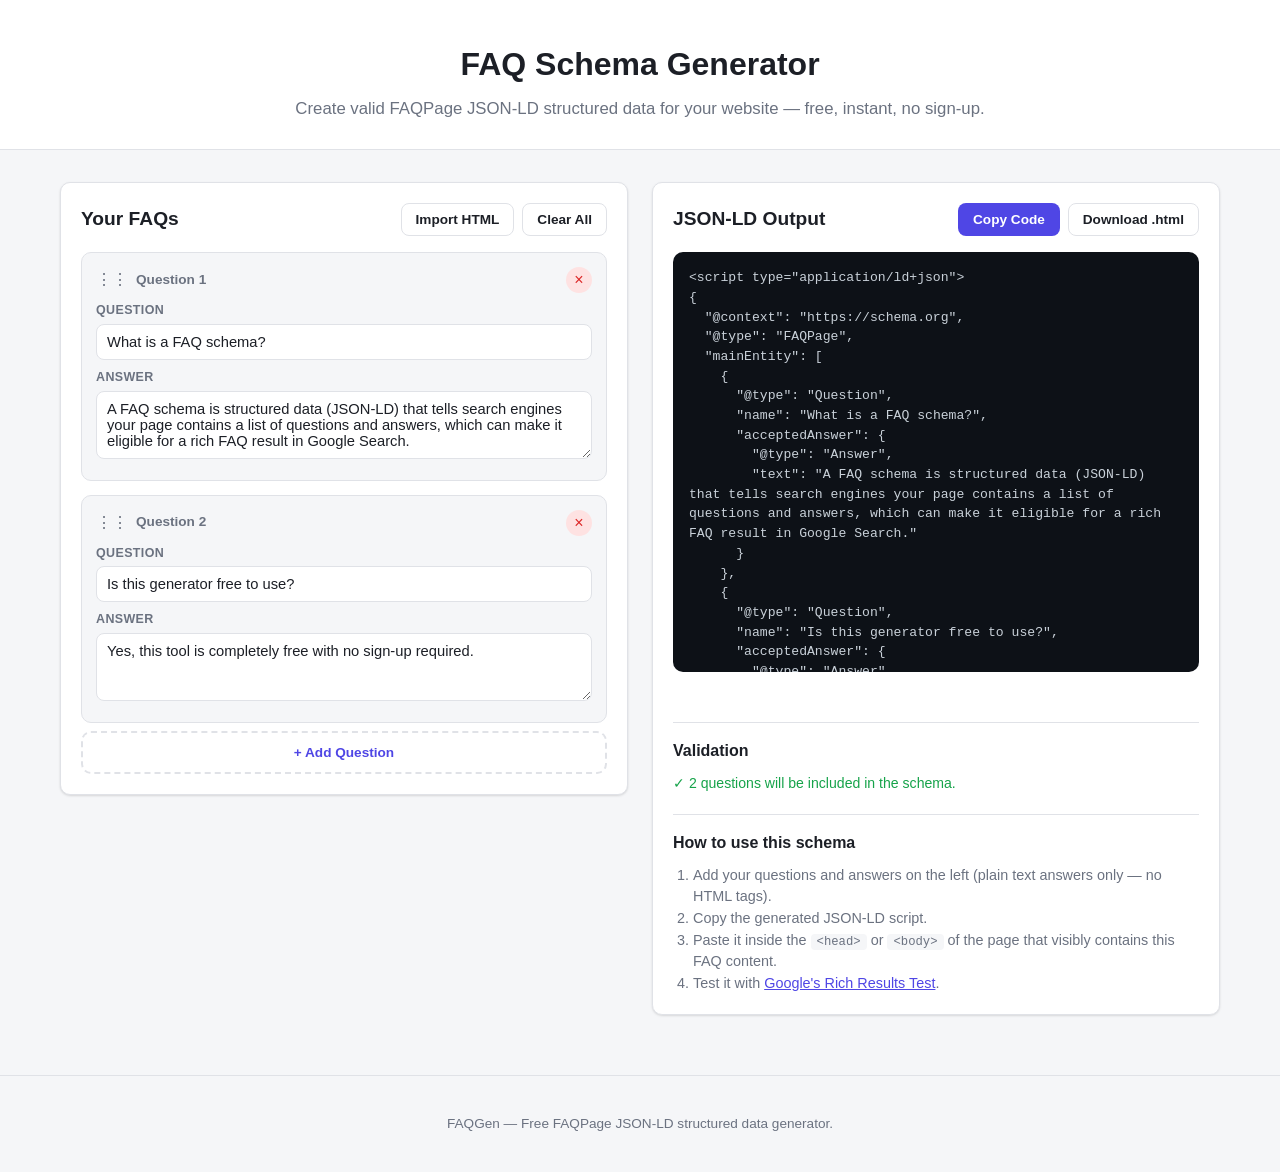
==== index.html @ d054c701 "Add FAQ schema (JSON-LD) generator Client-side tool for building FAQPage structured data: editable q" ====
<!DOCTYPE html>
<html lang="en">
<head>
<meta charset="UTF-8">
<meta name="viewport" content="width=device-width, initial-scale=1.0">
<title>FAQ Schema Generator | FAQGen</title>
<meta name="description" content="Free FAQ Schema (JSON-LD) Generator. Create Google-ready FAQPage structured data for your website in seconds.">
<link rel="icon" type="image/svg+xml" href="favicon.svg">
<link rel="stylesheet" href="style.css">
</head>
<body>
  <header class="site-header">
    <div class="container">
      <h1>FAQ Schema Generator</h1>
      <p class="subtitle">Create valid FAQPage JSON-LD structured data for your website — free, instant, no sign-up.</p>
    </div>
  </header>

  <main class="container layout">
    <section class="editor-panel">
      <div class="panel-header">
        <h2>Your FAQs</h2>
        <div class="panel-actions">
          <button id="importBtn" class="btn btn-secondary" type="button">Import HTML</button>
          <button id="clearBtn" class="btn btn-secondary" type="button">Clear All</button>
        </div>
      </div>

      <div id="faqList" class="faq-list"></div>

      <button id="addFaqBtn" class="btn btn-add" type="button">+ Add Question</button>

      <div id="importArea" class="import-area hidden">
        <label for="importInput">Paste FAQ HTML (e.g. copied from a page) and we'll try to extract Q&amp;A pairs:</label>
        <textarea id="importInput" rows="6" placeholder="<h3>Question?</h3><p>Answer...</p>"></textarea>
        <div class="import-actions">
          <button id="importParseBtn" class="btn btn-primary" type="button">Extract</button>
          <button id="importCancelBtn" class="btn btn-secondary" type="button">Cancel</button>
        </div>
      </div>
    </section>

    <section class="output-panel">
      <div class="panel-header">
        <h2>JSON-LD Output</h2>
        <div class="panel-actions">
          <button id="copyBtn" class="btn btn-primary" type="button">Copy Code</button>
          <button id="downloadBtn" class="btn btn-secondary" type="button">Download .html</button>
        </div>
      </div>
      <pre id="output" class="output-code" aria-live="polite"></pre>
      <p id="copyStatus" class="copy-status" role="status"></p>

      <div class="validation-box">
        <h3>Validation</h3>
        <ul id="validationList" class="validation-list"></ul>
      </div>

      <div class="help-box">
        <h3>How to use this schema</h3>
        <ol>
          <li>Add your questions and answers on the left (plain text answers only — no HTML tags).</li>
          <li>Copy the generated JSON-LD script.</li>
          <li>Paste it inside the <code>&lt;head&gt;</code> or <code>&lt;body&gt;</code> of the page that visibly contains this FAQ content.</li>
          <li>Test it with <a href="https://search.google.com/test/rich-results" target="_blank" rel="noopener noreferrer">Google's Rich Results Test</a>.</li>
        </ol>
      </div>
    </section>
  </main>

  <footer class="site-footer">
    <div class="container">
      <p>FAQGen &mdash; Free FAQPage JSON-LD structured data generator.</p>
    </div>
  </footer>

  <template id="faqItemTemplate">
    <div class="faq-item" draggable="true">
      <div class="faq-item-header">
        <span class="drag-handle" title="Drag to reorder">&#8942;&#8942;</span>
        <span class="faq-index"></span>
        <button class="btn-remove" type="button" title="Remove this question">&times;</button>
      </div>
      <label class="field-label">Question</label>
      <input type="text" class="faq-question" placeholder="e.g. What is structured data?">
      <label class="field-label">Answer</label>
      <textarea class="faq-answer" rows="3" placeholder="e.g. Structured data is a standardized format..."></textarea>
    </div>
  </template>

  <script src="app.js"></script>
</body>
</html>
---- style.css ----
:root {
  --color-bg: #f5f6f8;
  --color-surface: #ffffff;
  --color-border: #e0e2e7;
  --color-text: #1c1f26;
  --color-muted: #6b7280;
  --color-primary: #4f46e5;
  --color-primary-hover: #4338ca;
  --color-danger: #dc2626;
  --color-danger-bg: #fee2e2;
  --color-success: #16a34a;
  --radius: 10px;
  --shadow: 0 1px 3px rgba(0, 0, 0, 0.08), 0 1px 2px rgba(0, 0, 0, 0.06);
}

@media (prefers-color-scheme: dark) {
  :root {
    --color-bg: #14161c;
    --color-surface: #1d2028;
    --color-border: #2c303a;
    --color-text: #e9eaee;
    --color-muted: #9aa0ab;
    --color-primary: #818cf8;
    --color-primary-hover: #6366f1;
    --color-danger: #f87171;
    --color-danger-bg: #3f1d1d;
    --color-success: #4ade80;
    --shadow: 0 1px 3px rgba(0, 0, 0, 0.4), 0 1px 2px rgba(0, 0, 0, 0.3);
  }
}

* { box-sizing: border-box; }

body {
  margin: 0;
  font-family: -apple-system, BlinkMacSystemFont, "Segoe UI", Roboto, Helvetica, Arial, sans-serif;
  background: var(--color-bg);
  color: var(--color-text);
  line-height: 1.5;
}

.container {
  max-width: 1200px;
  margin: 0 auto;
  padding: 0 20px;
}

.site-header {
  padding: 40px 0 28px;
  text-align: center;
  border-bottom: 1px solid var(--color-border);
  background: var(--color-surface);
}

.site-header h1 {
  margin: 0 0 8px;
  font-size: 2rem;
}

.subtitle {
  margin: 0;
  color: var(--color-muted);
  font-size: 1.05rem;
}

.layout {
  display: grid;
  grid-template-columns: 1fr 1fr;
  gap: 24px;
  padding: 32px 20px 60px;
  align-items: start;
}

@media (max-width: 900px) {
  .layout {
    grid-template-columns: 1fr;
  }
}

.editor-panel,
.output-panel {
  background: var(--color-surface);
  border: 1px solid var(--color-border);
  border-radius: var(--radius);
  padding: 20px;
  box-shadow: var(--shadow);
  position: sticky;
  top: 20px;
}

.editor-panel { position: static; }

.panel-header {
  display: flex;
  align-items: center;
  justify-content: space-between;
  gap: 12px;
  margin-bottom: 16px;
  flex-wrap: wrap;
}

.panel-header h2 {
  margin: 0;
  font-size: 1.2rem;
}

.panel-actions {
  display: flex;
  gap: 8px;
}

.btn {
  font-size: 0.85rem;
  font-weight: 600;
  padding: 8px 14px;
  border-radius: 8px;
  border: 1px solid transparent;
  cursor: pointer;
  transition: background-color 0.15s ease, border-color 0.15s ease;
}

.btn-primary {
  background: var(--color-primary);
  color: #fff;
}
.btn-primary:hover { background: var(--color-primary-hover); }

.btn-secondary {
  background: transparent;
  color: var(--color-text);
  border-color: var(--color-border);
}
.btn-secondary:hover { border-color: var(--color-muted); }

.btn-add {
  width: 100%;
  margin-top: 8px;
  background: transparent;
  border: 2px dashed var(--color-border);
  color: var(--color-primary);
  padding: 12px;
  border-radius: var(--radius);
  font-weight: 700;
}
.btn-add:hover { border-color: var(--color-primary); }

.faq-list {
  display: flex;
  flex-direction: column;
  gap: 14px;
}

.faq-item {
  border: 1px solid var(--color-border);
  border-radius: var(--radius);
  padding: 14px;
  background: var(--color-bg);
}

.faq-item.dragging {
  opacity: 0.5;
}

.faq-item-header {
  display: flex;
  align-items: center;
  gap: 8px;
  margin-bottom: 8px;
}

.drag-handle {
  cursor: grab;
  color: var(--color-muted);
  user-select: none;
}

.faq-index {
  font-weight: 700;
  color: var(--color-muted);
  font-size: 0.85rem;
  flex: 1;
}

.btn-remove {
  border: none;
  background: var(--color-danger-bg);
  color: var(--color-danger);
  width: 26px;
  height: 26px;
  border-radius: 50%;
  font-size: 1rem;
  line-height: 1;
  cursor: pointer;
}
.btn-remove:hover { opacity: 0.85; }

.field-label {
  display: block;
  font-size: 0.78rem;
  font-weight: 600;
  color: var(--color-muted);
  margin: 8px 0 4px;
  text-transform: uppercase;
  letter-spacing: 0.03em;
}

.faq-question,
.faq-answer {
  width: 100%;
  padding: 9px 10px;
  border-radius: 8px;
  border: 1px solid var(--color-border);
  background: var(--color-surface);
  color: var(--color-text);
  font-size: 0.92rem;
  font-family: inherit;
  resize: vertical;
}

.faq-question:focus,
.faq-answer:focus {
  outline: none;
  border-color: var(--color-primary);
}

.import-area {
  margin-top: 16px;
  padding-top: 16px;
  border-top: 1px solid var(--color-border);
}

.import-area label {
  display: block;
  font-size: 0.85rem;
  color: var(--color-muted);
  margin-bottom: 6px;
}

.import-area textarea {
  width: 100%;
  border-radius: 8px;
  border: 1px solid var(--color-border);
  background: var(--color-bg);
  color: var(--color-text);
  padding: 10px;
  font-family: ui-monospace, SFMono-Regular, Menlo, monospace;
  font-size: 0.82rem;
}

.import-actions {
  display: flex;
  gap: 8px;
  margin-top: 8px;
}

.hidden { display: none !important; }

.output-code {
  background: #0d1117;
  color: #c9d1d9;
  padding: 16px;
  border-radius: var(--radius);
  overflow-x: auto;
  font-family: ui-monospace, SFMono-Regular, Menlo, monospace;
  font-size: 0.82rem;
  max-height: 420px;
  overflow-y: auto;
  white-space: pre-wrap;
  word-break: break-word;
}

.copy-status {
  min-height: 1.2em;
  color: var(--color-success);
  font-size: 0.85rem;
  font-weight: 600;
  margin: 8px 0 0;
}

.validation-box,
.help-box {
  margin-top: 20px;
  padding-top: 16px;
  border-top: 1px solid var(--color-border);
}

.validation-box h3,
.help-box h3 {
  margin: 0 0 10px;
  font-size: 1rem;
}

.validation-list {
  list-style: none;
  margin: 0;
  padding: 0;
  display: flex;
  flex-direction: column;
  gap: 6px;
  font-size: 0.88rem;
}

.validation-list li {
  display: flex;
  align-items: flex-start;
  gap: 8px;
}

.validation-list li.ok { color: var(--color-success); }
.validation-list li.error { color: var(--color-danger); }
.validation-list li.warn { color: #d97706; }

.help-box ol {
  margin: 0;
  padding-left: 20px;
  font-size: 0.9rem;
  color: var(--color-muted);
}

.help-box code {
  background: var(--color-bg);
  padding: 1px 6px;
  border-radius: 4px;
  font-size: 0.85em;
}

.help-box a {
  color: var(--color-primary);
}

.site-footer {
  text-align: center;
  padding: 24px 0;
  color: var(--color-muted);
  font-size: 0.85rem;
  border-top: 1px solid var(--color-border);
}
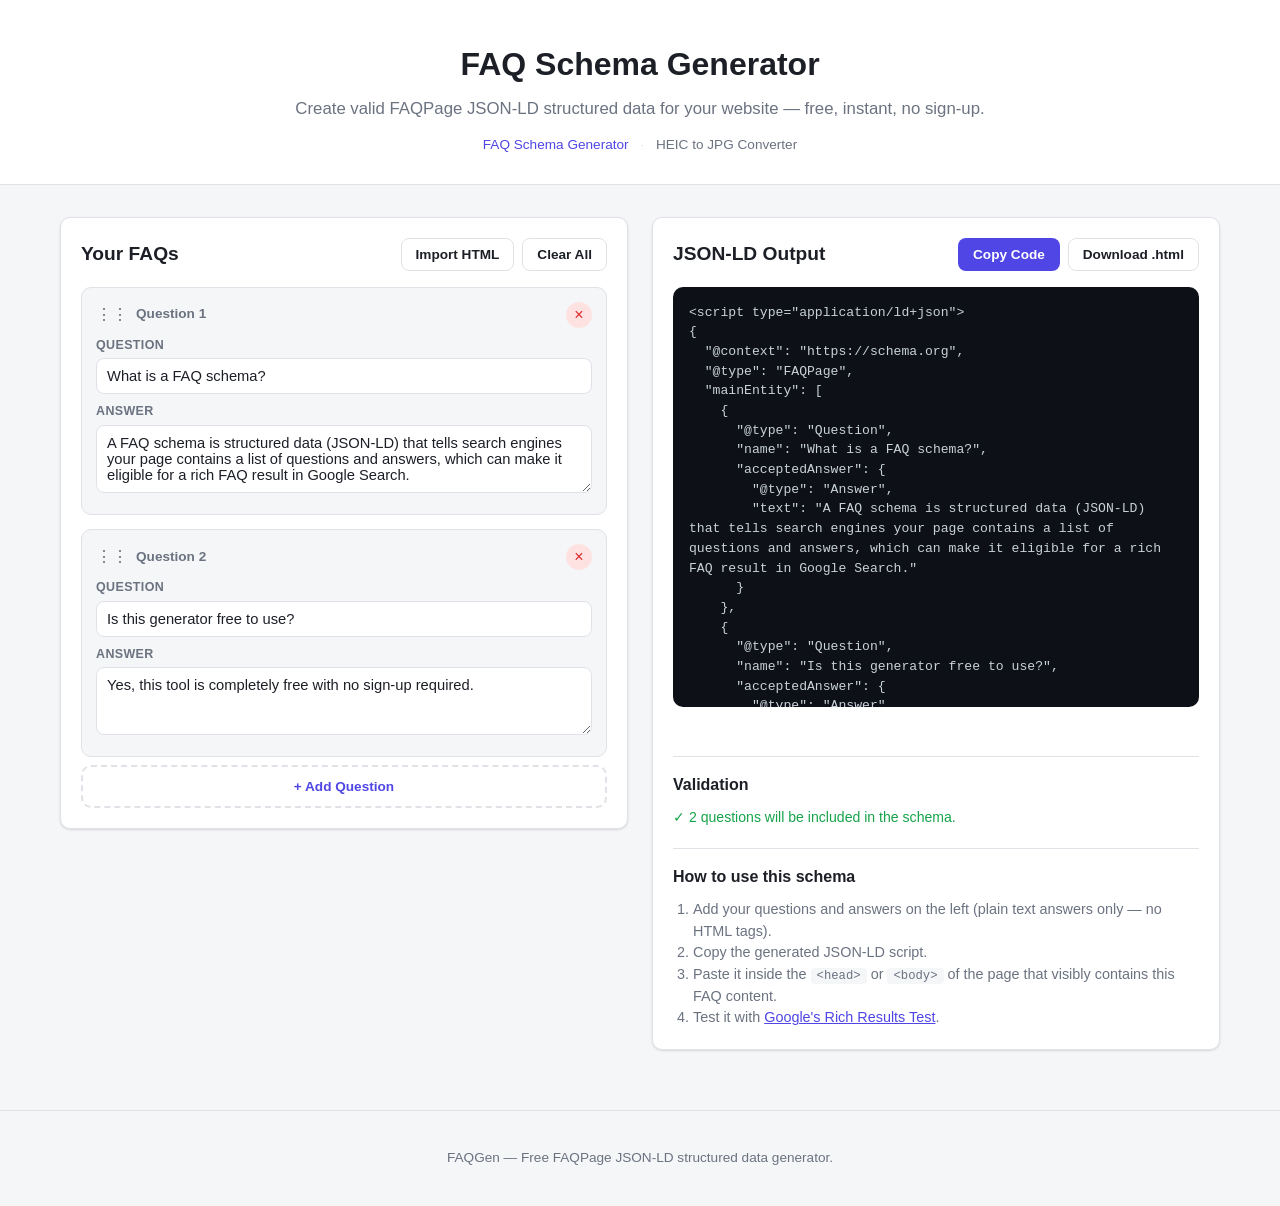
==== commit c29f47cb: "Add HEIC to JPG converter tool Client-side converter (heic2any + JSZip via CDN) supporting drag-and-" ====
--- a/index.html
+++ b/index.html
@@ -13,6 +13,11 @@
     <div class="container">
       <h1>FAQ Schema Generator</h1>
       <p class="subtitle">Create valid FAQPage JSON-LD structured data for your website — free, instant, no sign-up.</p>
+      <nav class="tool-nav">
+        <a href="index.html" class="active">FAQ Schema Generator</a>
+        <span aria-hidden="true">&middot;</span>
+        <a href="heic-to-jpg.html">HEIC to JPG Converter</a>
+      </nav>
     </div>
   </header>
 
--- a/style.css
+++ b/style.css
@@ -63,6 +63,26 @@
   font-size: 1.05rem;
 }
 
+.tool-nav {
+  margin-top: 14px;
+  font-size: 0.85rem;
+}
+
+.tool-nav a {
+  color: var(--color-muted);
+  text-decoration: none;
+}
+
+.tool-nav a:hover,
+.tool-nav a.active {
+  color: var(--color-primary);
+}
+
+.tool-nav span {
+  margin: 0 8px;
+  color: var(--color-border);
+}
+
 .layout {
   display: grid;
   grid-template-columns: 1fr 1fr;
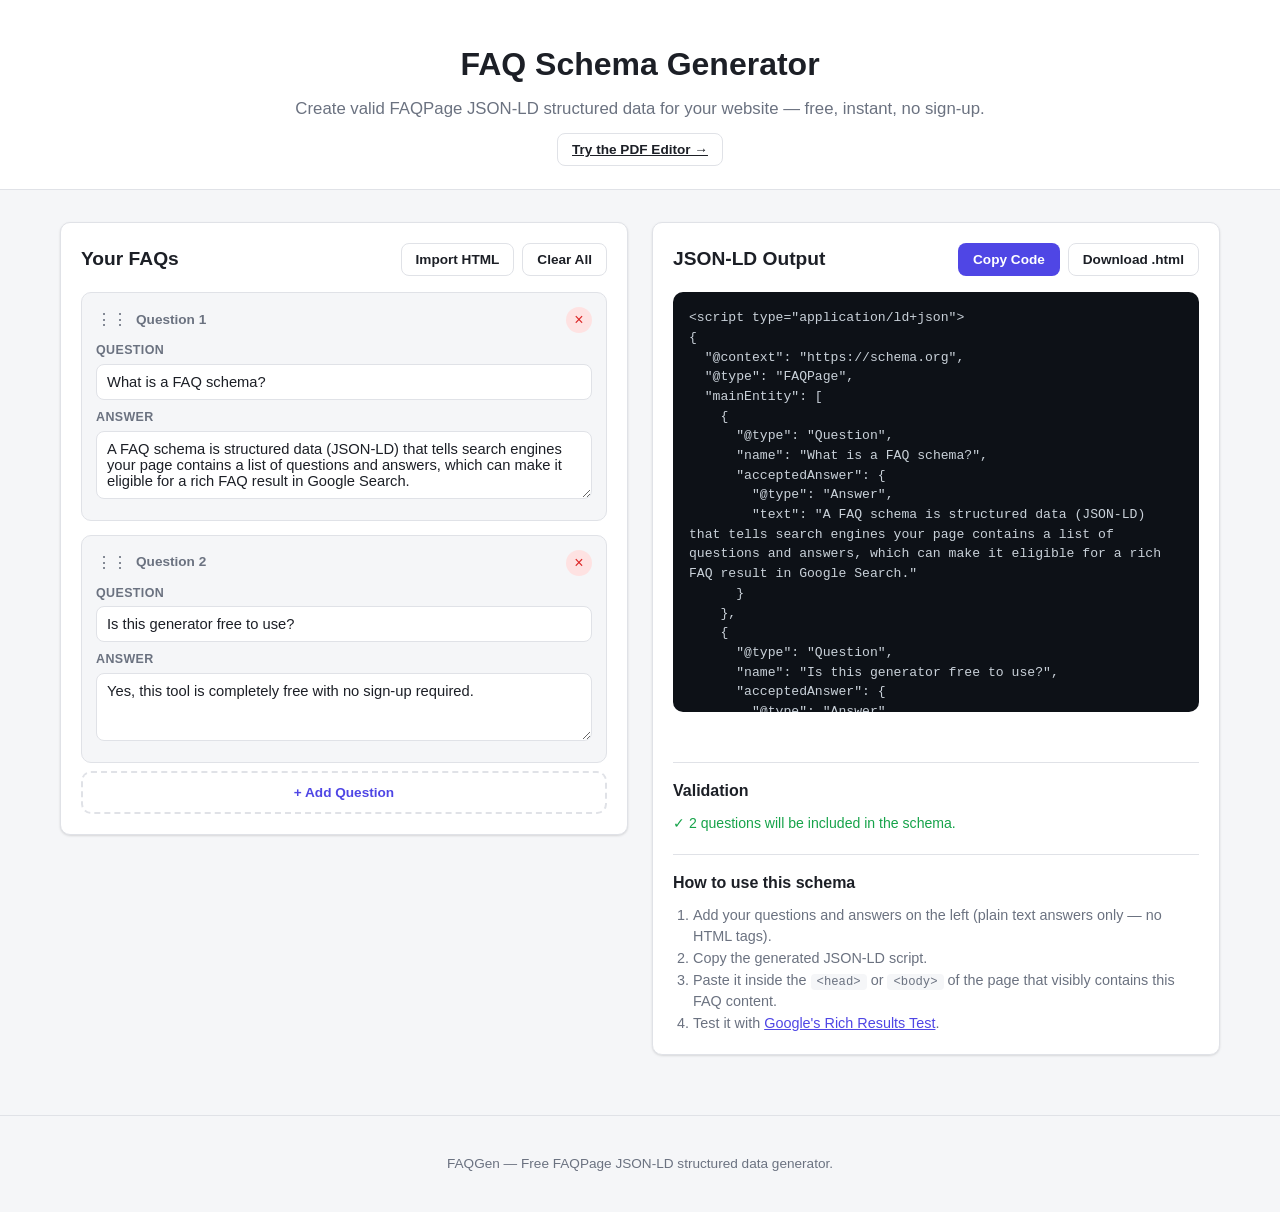
==== commit e153e2fb: "Add browser-based PDF editor tool Adds pdf-editor.html/.js/.css: a client-side PDF editor (like iLov" ====
--- a/index.html
+++ b/index.html
@@ -13,10 +13,8 @@
     <div class="container">
       <h1>FAQ Schema Generator</h1>
       <p class="subtitle">Create valid FAQPage JSON-LD structured data for your website — free, instant, no sign-up.</p>
-      <nav class="tool-nav">
-        <a href="index.html" class="active">FAQ Schema Generator</a>
-        <span aria-hidden="true">&middot;</span>
-        <a href="heic-to-jpg.html">HEIC to JPG Converter</a>
+      <nav class="site-nav">
+        <a href="pdf-editor.html" class="btn btn-secondary">Try the PDF Editor &rarr;</a>
       </nav>
     </div>
   </header>
--- a/style.css
+++ b/style.css
@@ -63,24 +63,8 @@
   font-size: 1.05rem;
 }
 
-.tool-nav {
-  margin-top: 14px;
-  font-size: 0.85rem;
-}
-
-.tool-nav a {
-  color: var(--color-muted);
-  text-decoration: none;
-}
-
-.tool-nav a:hover,
-.tool-nav a.active {
-  color: var(--color-primary);
-}
-
-.tool-nav span {
-  margin: 0 8px;
-  color: var(--color-border);
+.site-nav {
+  margin-top: 16px;
 }
 
 .layout {
